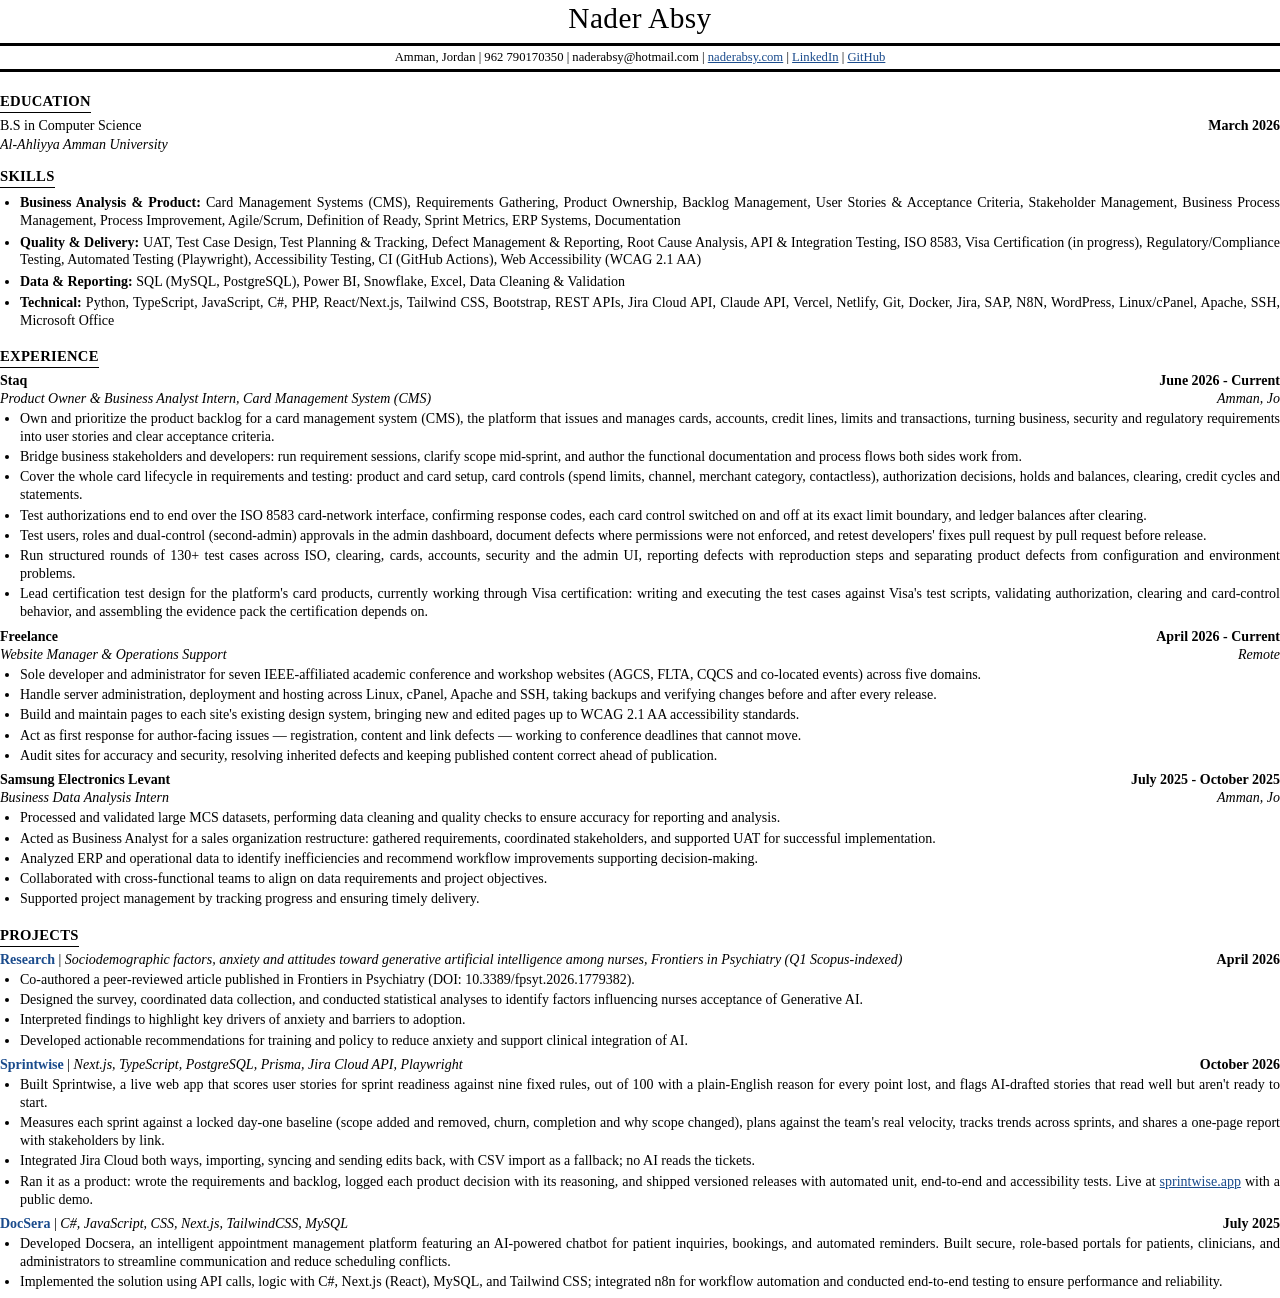
==== cv/resume.html @ f0235e29 "Visa certification detail and CMS/ISO 8583 skills on the site and CV Co-Authored-By: Claude Sonnet 5" ====
<!DOCTYPE html>
<html lang="en"><head><meta charset="utf-8">
<meta name="viewport" content="width=device-width, initial-scale=1">
<title>Nader Absy — Resume | Product Owner &amp; Business Analyst</title>
<link rel="icon" href="/favicon.ico" sizes="48x48">
<link rel="icon" href="/favicon.svg" type="image/svg+xml">
<link rel="apple-touch-icon" href="/assets/apple-touch-icon.png">
<meta name="description" content="Resume of Nader Absy — Product Owner and Business Analyst in Amman, Jordan. Experience at STAQ and Samsung Electronics, freelance web development for IEEE-affiliated academic conferences, and published research on generative AI in nursing.">
<link rel="canonical" href="https://naderabsy.com/cv/resume.html">
<meta name="author" content="Nader Absy">
<style>
  @page { size: letter; margin: 0.5in 0.55in; }
  * { box-sizing: border-box; }
  body { font-family: "Times New Roman", Times, serif; font-size: 10.5pt; line-height: 1.28; color: #000; margin: 0; }
  h1 { font-size: 22pt; font-weight: normal; text-align: center; margin: 0 0 4pt; letter-spacing: .3pt; }
  .contact { text-align: center; font-size: 9.5pt; border-top: 2.5pt solid #000; border-bottom: 2.5pt solid #000; padding: 2.5pt 0; margin-bottom: 7pt; }
  .contact a, li a { color: #1a4b8c; }
  h2 { font-size: 11pt; font-weight: bold; text-transform: uppercase; margin: 8pt 0 3pt; padding-bottom: 1pt; border-bottom: 1pt solid #000; display: inline-block; letter-spacing: .2pt; }
  .sec { margin-bottom: 2pt; }
  .row { display: flex; justify-content: space-between; align-items: baseline; }
  .org { font-weight: bold; font-size: 10.5pt; }
  .date { font-weight: bold; font-size: 10.5pt; white-space: nowrap; }
  .role { font-style: italic; font-size: 10.5pt; }
  .loc { font-style: italic; font-size: 10.5pt; white-space: nowrap; }
  ul { margin: 1.5pt 0 5pt; padding-left: 15pt; }
  li { margin-bottom: 1.8pt; text-align: justify; }
  .skills li { margin-bottom: 2.5pt; }
  .edu-row { margin-bottom: 1pt; }
  .proj-title { color: #1a4b8c; font-weight: bold; }
  .proj-head { margin-bottom: 0; overflow: hidden; }
  .proj-head .date { float: right; margin-left: 10pt; }
  em.stack { font-style: italic; }

  /* keep each entry whole across the page break */
  .job, .proj { break-inside: avoid; page-break-inside: avoid; }
  h2 { break-after: avoid; page-break-after: avoid; }
  li { break-inside: avoid; page-break-inside: avoid; }
  p, li { orphans: 2; widows: 2; }
</style></head><body>

<h1>Nader Absy</h1>
<div class="contact">Amman, Jordan | 962 790170350 | naderabsy@hotmail.com | <a href="https://naderabsy.com">naderabsy.com</a> | <a href="https://www.linkedin.com/in/nader-absy-592888279/">LinkedIn</a> | <a href="https://github.com/NaderAbsy">GitHub</a></div>

<h2>Education</h2>
<div class="sec">
  <div class="row edu-row"><span>B.S in Computer Science</span><span class="date">March 2026</span></div>
  <div><em>Al-Ahliyya Amman University</em></div>
</div>

<h2>Skills</h2>
<ul class="skills">
  <li><strong>Business Analysis &amp; Product:</strong> Card Management Systems (CMS), Requirements Gathering, Product Ownership, Backlog Management, User Stories &amp; Acceptance Criteria, Stakeholder Management, Business Process Management, Process Improvement, Agile/Scrum, Definition of Ready, Sprint Metrics, ERP Systems, Documentation</li>
  <li><strong>Quality &amp; Delivery:</strong> UAT, Test Case Design, Test Planning &amp; Tracking, Defect Management &amp; Reporting, Root Cause Analysis, API &amp; Integration Testing, ISO 8583, Visa Certification (in progress), Regulatory/Compliance Testing, Automated Testing (Playwright), Accessibility Testing, CI (GitHub Actions), Web Accessibility (WCAG 2.1 AA)</li>
  <li><strong>Data &amp; Reporting:</strong> SQL (MySQL, PostgreSQL), Power BI, Snowflake, Excel, Data Cleaning &amp; Validation</li>
  <li><strong>Technical:</strong> Python, TypeScript, JavaScript, C#, PHP, React/Next.js, Tailwind CSS, Bootstrap, REST APIs, Jira Cloud API, Claude API, Vercel, Netlify, Git, Docker, Jira, SAP, N8N, WordPress, Linux/cPanel, Apache, SSH, Microsoft Office</li>
</ul>

<h2>Experience</h2>
<div class="sec">
  <div class="job">
  <div class="row"><span class="org">Staq</span><span class="date">June 2026 - Current</span></div>
  <div class="row"><span class="role">Product Owner &amp; Business Analyst Intern, Card Management System (CMS)</span><span class="loc">Amman, Jo</span></div>
  <ul>
    <li>Own and prioritize the product backlog for a card management system (CMS), the platform that issues and manages cards, accounts, credit lines, limits and transactions, turning business, security and regulatory requirements into user stories and clear acceptance criteria.</li>
    <li>Bridge business stakeholders and developers: run requirement sessions, clarify scope mid-sprint, and author the functional documentation and process flows both sides work from.</li>
    <li>Cover the whole card lifecycle in requirements and testing: product and card setup, card controls (spend limits, channel, merchant category, contactless), authorization decisions, holds and balances, clearing, credit cycles and statements.</li>
    <li>Test authorizations end to end over the ISO 8583 card-network interface, confirming response codes, each card control switched on and off at its exact limit boundary, and ledger balances after clearing.</li>
    <li>Test users, roles and dual-control (second-admin) approvals in the admin dashboard, document defects where permissions were not enforced, and retest developers' fixes pull request by pull request before release.</li>
    <li>Run structured rounds of 130+ test cases across ISO, clearing, cards, accounts, security and the admin UI, reporting defects with reproduction steps and separating product defects from configuration and environment problems.</li>
    <li>Lead certification test design for the platform's card products, currently working through Visa certification: writing and executing the test cases against Visa's test scripts, validating authorization, clearing and card-control behavior, and assembling the evidence pack the certification depends on.</li>
  </ul>
  </div>

  <div class="job">
  <div class="row"><span class="org">Freelance</span><span class="date">April 2026 - Current</span></div>
  <div class="row"><span class="role">Website Manager &amp; Operations Support</span><span class="loc">Remote</span></div>
  <ul>
    <li>Sole developer and administrator for seven IEEE-affiliated academic conference and workshop websites (AGCS, FLTA, CQCS and co-located events) across five domains.</li>
    <li>Handle server administration, deployment and hosting across Linux, cPanel, Apache and SSH, taking backups and verifying changes before and after every release.</li>
    <li>Build and maintain pages to each site's existing design system, bringing new and edited pages up to WCAG 2.1 AA accessibility standards.</li>
    <li>Act as first response for author-facing issues — registration, content and link defects — working to conference deadlines that cannot move.</li>
    <li>Audit sites for accuracy and security, resolving inherited defects and keeping published content correct ahead of publication.</li>
  </ul>
  </div>

  <div class="job">
  <div class="row"><span class="org">Samsung Electronics Levant</span><span class="date">July 2025 - October 2025</span></div>
  <div class="row"><span class="role">Business Data Analysis Intern</span><span class="loc">Amman, Jo</span></div>
  <ul>
    <li>Processed and validated large MCS datasets, performing data cleaning and quality checks to ensure accuracy for reporting and analysis.</li>
    <li>Acted as Business Analyst for a sales organization restructure: gathered requirements, coordinated stakeholders, and supported UAT for successful implementation.</li>
    <li>Analyzed ERP and operational data to identify inefficiencies and recommend workflow improvements supporting decision-making.</li>
    <li>Collaborated with cross-functional teams to align on data requirements and project objectives.</li>
    <li>Supported project management by tracking progress and ensuring timely delivery.</li>
  </ul>
  </div>
</div>

<h2>Projects</h2>
<div class="sec">
  <div class="proj">
  <div class="proj-head"><span class="date">April 2026</span><span class="proj-title">Research</span> | <em>Sociodemographic factors, anxiety and attitudes toward generative artificial intelligence among nurses, Frontiers in Psychiatry (Q1 Scopus-indexed)</em></div>
  <ul>
    <li>Co-authored a peer-reviewed article published in Frontiers in Psychiatry (DOI: 10.3389/fpsyt.2026.1779382).</li>
    <li>Designed the survey, coordinated data collection, and conducted statistical analyses to identify factors influencing nurses acceptance of Generative AI.</li>
    <li>Interpreted findings to highlight key drivers of anxiety and barriers to adoption.</li>
    <li>Developed actionable recommendations for training and policy to reduce anxiety and support clinical integration of AI.</li>
  </ul>
  </div>

  <div class="proj">
  <div class="proj-head"><span class="date">October 2026</span><span class="proj-title">Sprintwise</span> | <em class="stack">Next.js, TypeScript, PostgreSQL, Prisma, Jira Cloud API, Playwright</em></div>
  <ul>
    <li>Built Sprintwise, a live web app that scores user stories for sprint readiness against nine fixed rules, out of 100 with a plain-English reason for every point lost, and flags AI-drafted stories that read well but aren't ready to start.</li>
    <li>Measures each sprint against a locked day-one baseline (scope added and removed, churn, completion and why scope changed), plans against the team's real velocity, tracks trends across sprints, and shares a one-page report with stakeholders by link.</li>
    <li>Integrated Jira Cloud both ways, importing, syncing and sending edits back, with CSV import as a fallback; no AI reads the tickets.</li>
    <li>Ran it as a product: wrote the requirements and backlog, logged each product decision with its reasoning, and shipped versioned releases with automated unit, end-to-end and accessibility tests. Live at <a href="https://sprintwise.app">sprintwise.app</a> with a public demo.</li>
  </ul>
  </div>

  <div class="proj">
  <div class="proj-head"><span class="date">July 2025</span><span class="proj-title">DocSera</span> | <em class="stack">C#, JavaScript, CSS, Next.js, TailwindCSS, MySQL</em></div>
  <ul>
    <li>Developed Docsera, an intelligent appointment management platform featuring an AI-powered chatbot for patient inquiries, bookings, and automated reminders. Built secure, role-based portals for patients, clinicians, and administrators to streamline communication and reduce scheduling conflicts.</li>
    <li>Implemented the solution using API calls, logic with C#, Next.js (React), MySQL, and Tailwind CSS; integrated n8n for workflow automation and conducted end-to-end testing to ensure performance and reliability.</li>
  </ul>
  </div>
</div>

</body></html>
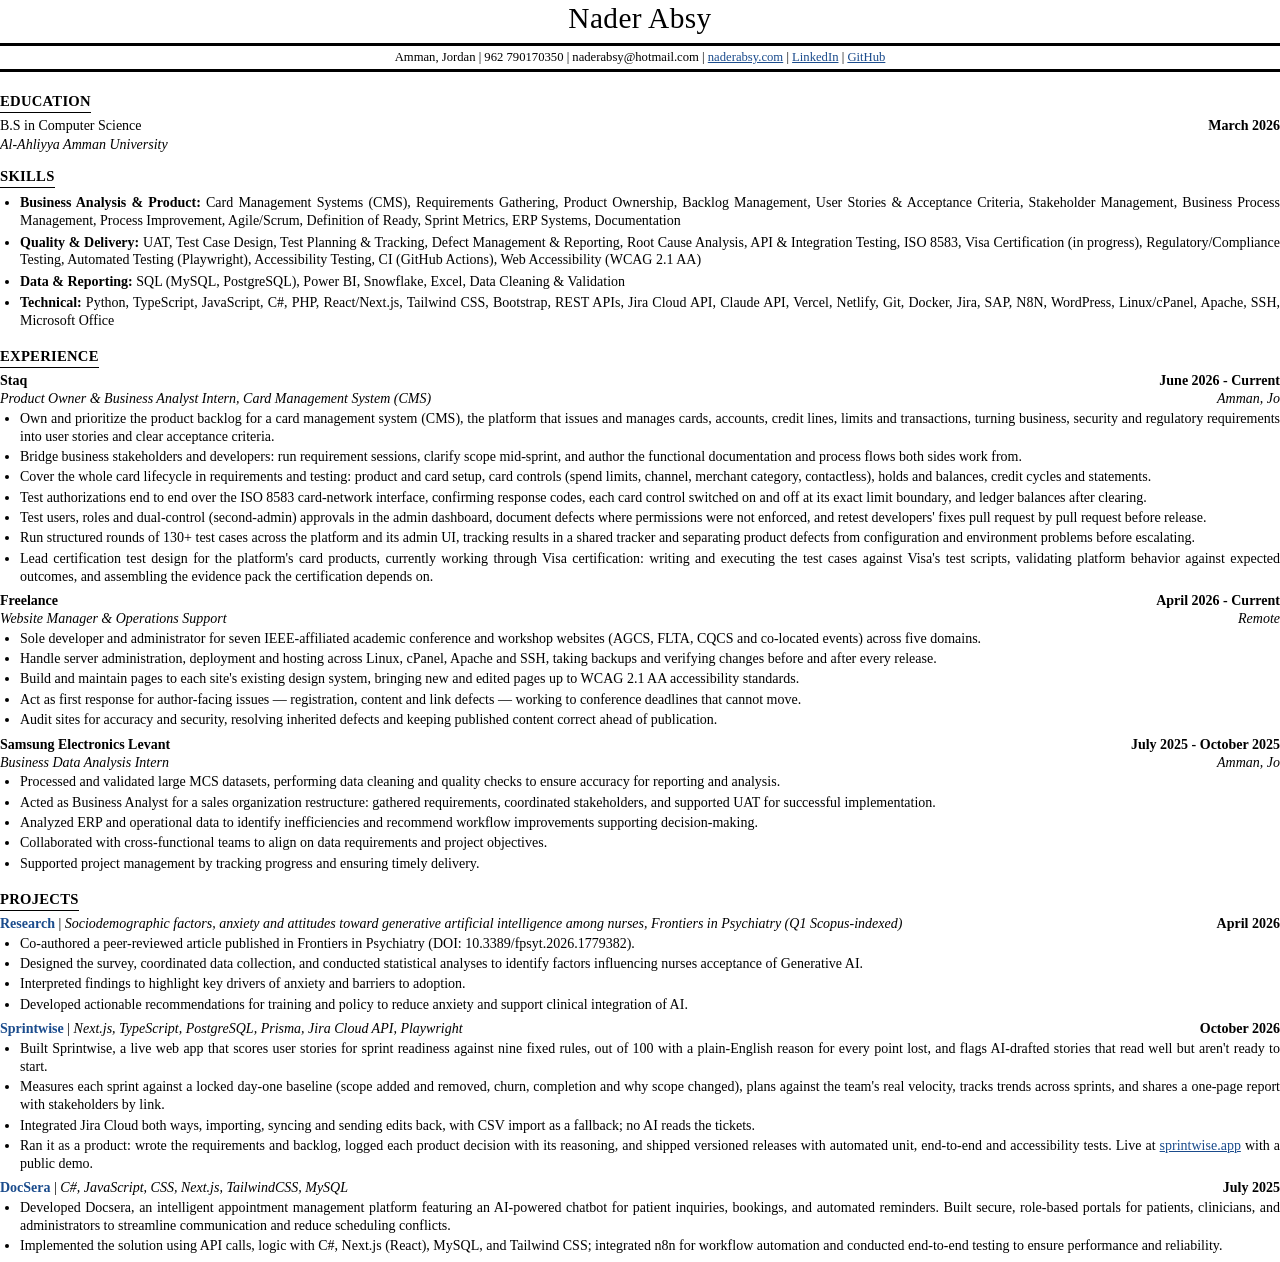
==== commit eb67deb0: "Trim repetition in the Staq bullets Co-Authored-By: Claude Sonnet 5.5 <noreply@anthropic.com>" ====
--- a/cv/resume.html
+++ b/cv/resume.html
@@ -63,11 +63,11 @@
   <ul>
     <li>Own and prioritize the product backlog for a card management system (CMS), the platform that issues and manages cards, accounts, credit lines, limits and transactions, turning business, security and regulatory requirements into user stories and clear acceptance criteria.</li>
     <li>Bridge business stakeholders and developers: run requirement sessions, clarify scope mid-sprint, and author the functional documentation and process flows both sides work from.</li>
-    <li>Cover the whole card lifecycle in requirements and testing: product and card setup, card controls (spend limits, channel, merchant category, contactless), authorization decisions, holds and balances, clearing, credit cycles and statements.</li>
+    <li>Cover the whole card lifecycle in requirements and testing: product and card setup, card controls (spend limits, channel, merchant category, contactless), holds and balances, credit cycles and statements.</li>
     <li>Test authorizations end to end over the ISO 8583 card-network interface, confirming response codes, each card control switched on and off at its exact limit boundary, and ledger balances after clearing.</li>
     <li>Test users, roles and dual-control (second-admin) approvals in the admin dashboard, document defects where permissions were not enforced, and retest developers' fixes pull request by pull request before release.</li>
-    <li>Run structured rounds of 130+ test cases across ISO, clearing, cards, accounts, security and the admin UI, reporting defects with reproduction steps and separating product defects from configuration and environment problems.</li>
-    <li>Lead certification test design for the platform's card products, currently working through Visa certification: writing and executing the test cases against Visa's test scripts, validating authorization, clearing and card-control behavior, and assembling the evidence pack the certification depends on.</li>
+    <li>Run structured rounds of 130+ test cases across the platform and its admin UI, tracking results in a shared tracker and separating product defects from configuration and environment problems before escalating.</li>
+    <li>Lead certification test design for the platform's card products, currently working through Visa certification: writing and executing the test cases against Visa's test scripts, validating platform behavior against expected outcomes, and assembling the evidence pack the certification depends on.</li>
   </ul>
   </div>
 
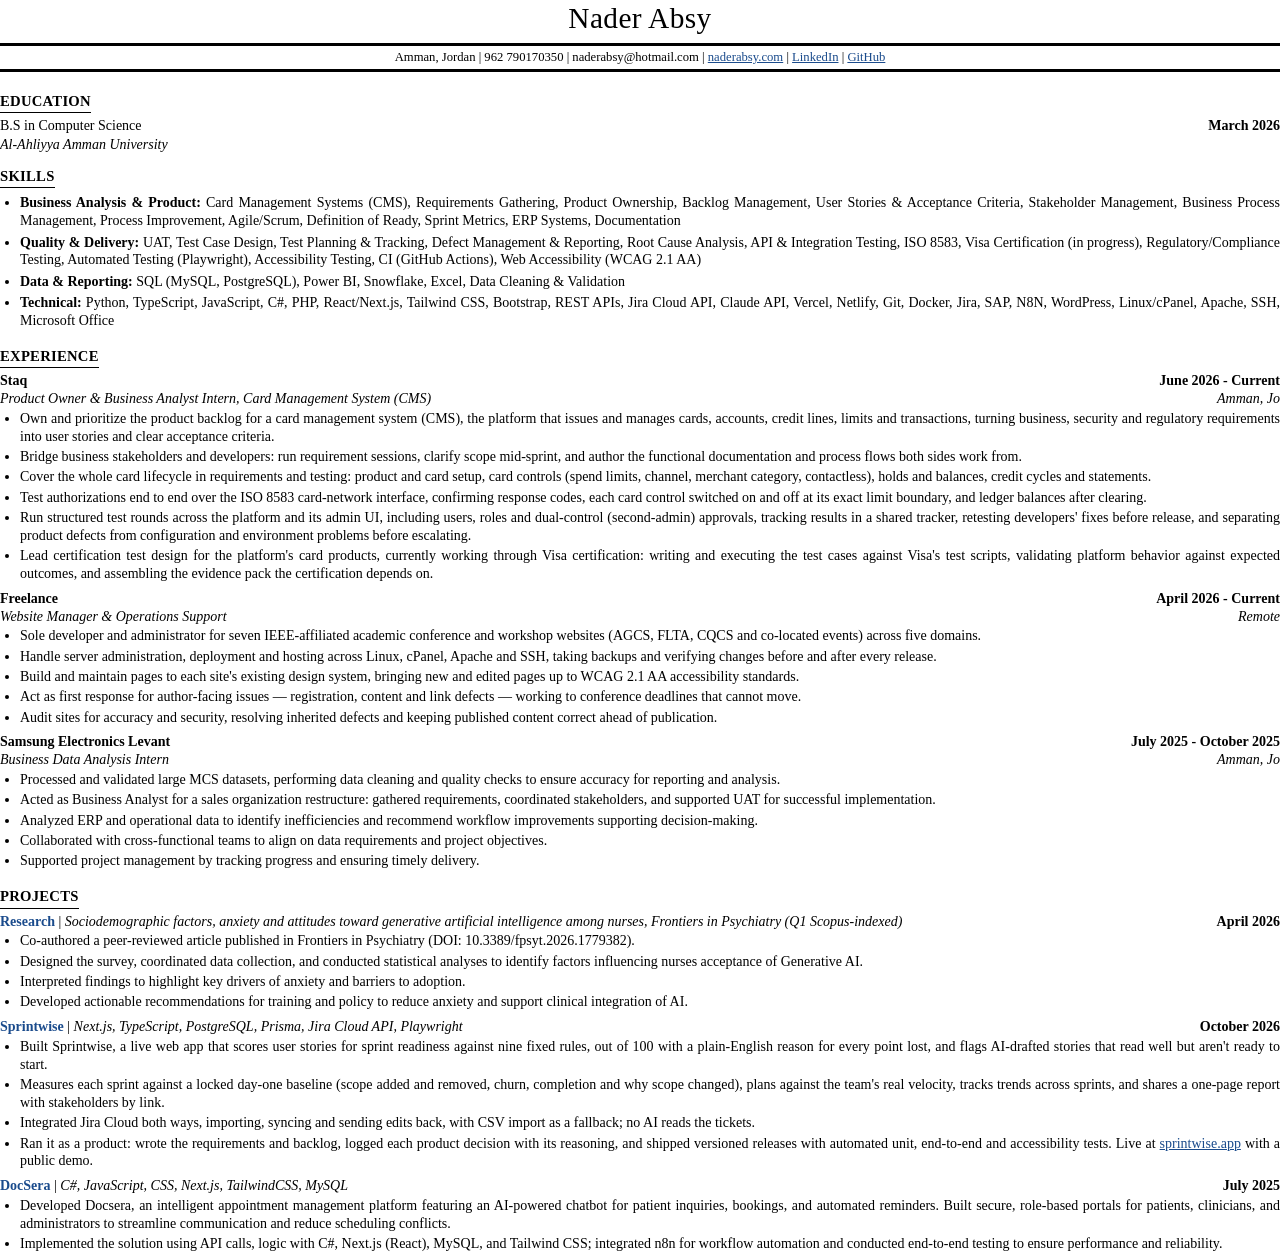
==== commit 28dd5a35: "Fold permissions testing into the test-rounds bullet, drop the case count Co-Authored-By: Claude Son" ====
--- a/cv/resume.html
+++ b/cv/resume.html
@@ -65,8 +65,7 @@
     <li>Bridge business stakeholders and developers: run requirement sessions, clarify scope mid-sprint, and author the functional documentation and process flows both sides work from.</li>
     <li>Cover the whole card lifecycle in requirements and testing: product and card setup, card controls (spend limits, channel, merchant category, contactless), holds and balances, credit cycles and statements.</li>
     <li>Test authorizations end to end over the ISO 8583 card-network interface, confirming response codes, each card control switched on and off at its exact limit boundary, and ledger balances after clearing.</li>
-    <li>Test users, roles and dual-control (second-admin) approvals in the admin dashboard, document defects where permissions were not enforced, and retest developers' fixes pull request by pull request before release.</li>
-    <li>Run structured rounds of 130+ test cases across the platform and its admin UI, tracking results in a shared tracker and separating product defects from configuration and environment problems before escalating.</li>
+    <li>Run structured test rounds across the platform and its admin UI, including users, roles and dual-control (second-admin) approvals, tracking results in a shared tracker, retesting developers' fixes before release, and separating product defects from configuration and environment problems before escalating.</li>
     <li>Lead certification test design for the platform's card products, currently working through Visa certification: writing and executing the test cases against Visa's test scripts, validating platform behavior against expected outcomes, and assembling the evidence pack the certification depends on.</li>
   </ul>
   </div>
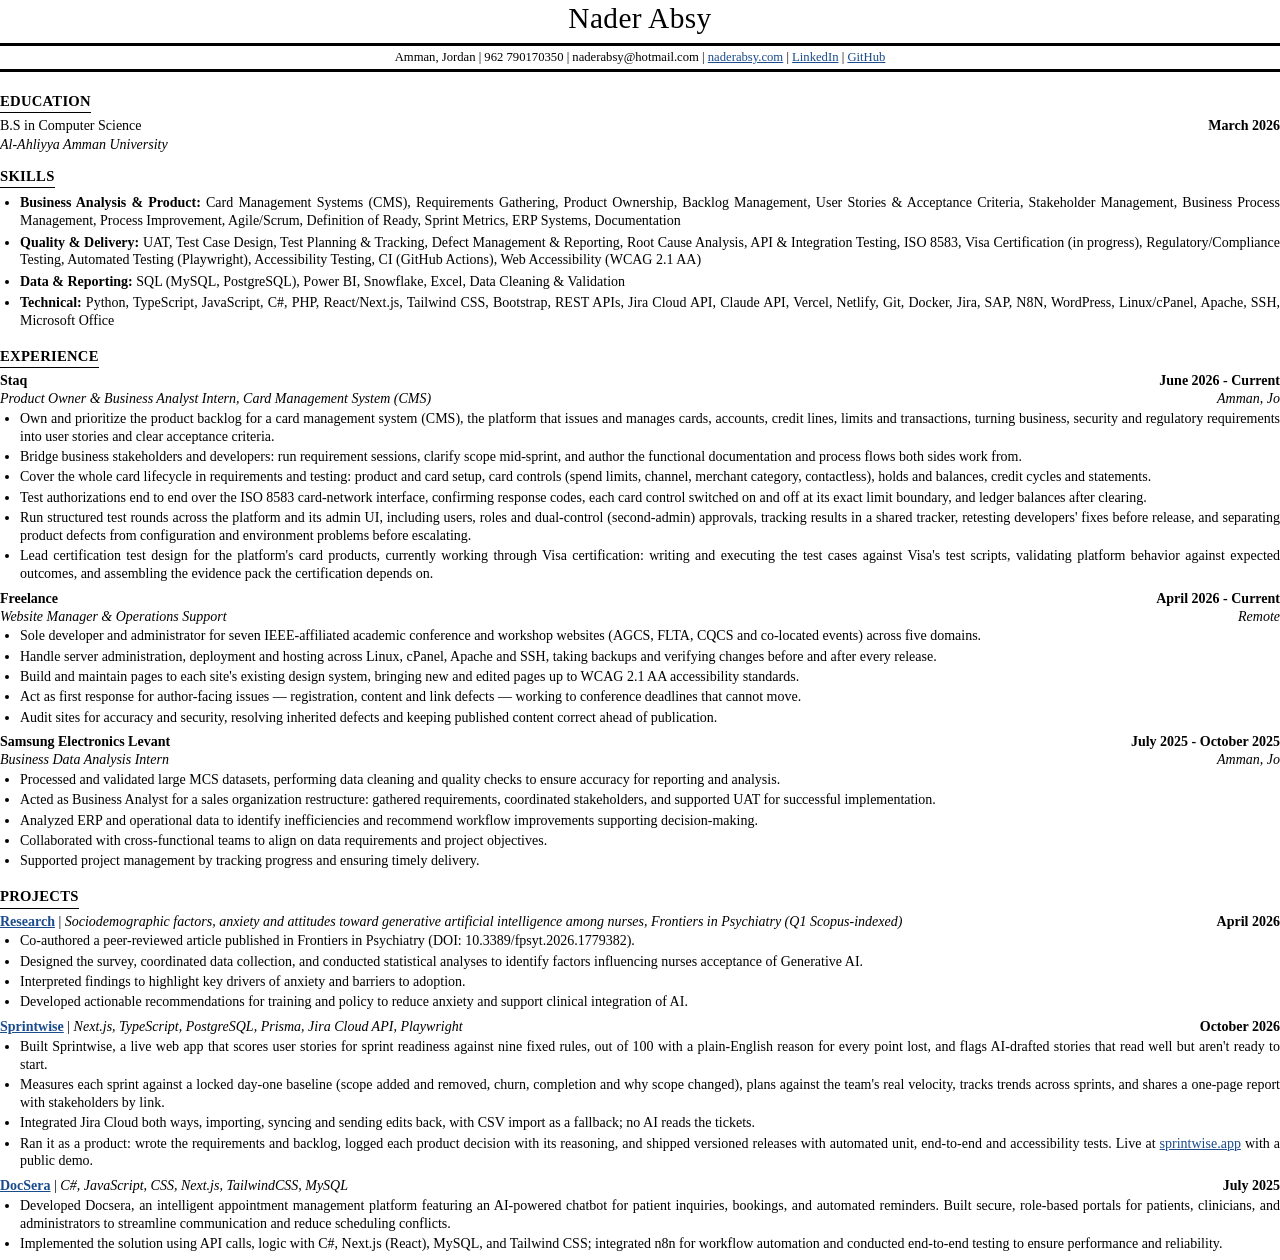
==== commit 49f5e7d3: "Link CV project titles to the paper, Sprintwise and the DocSera repo Co-Authored-By: Claude Fable 5." ====
--- a/cv/resume.html
+++ b/cv/resume.html
@@ -98,7 +98,7 @@
 <h2>Projects</h2>
 <div class="sec">
   <div class="proj">
-  <div class="proj-head"><span class="date">April 2026</span><span class="proj-title">Research</span> | <em>Sociodemographic factors, anxiety and attitudes toward generative artificial intelligence among nurses, Frontiers in Psychiatry (Q1 Scopus-indexed)</em></div>
+  <div class="proj-head"><span class="date">April 2026</span><a class="proj-title" href="https://doi.org/10.3389/fpsyt.2026.1779382">Research</a> | <em>Sociodemographic factors, anxiety and attitudes toward generative artificial intelligence among nurses, Frontiers in Psychiatry (Q1 Scopus-indexed)</em></div>
   <ul>
     <li>Co-authored a peer-reviewed article published in Frontiers in Psychiatry (DOI: 10.3389/fpsyt.2026.1779382).</li>
     <li>Designed the survey, coordinated data collection, and conducted statistical analyses to identify factors influencing nurses acceptance of Generative AI.</li>
@@ -108,7 +108,7 @@
   </div>
 
   <div class="proj">
-  <div class="proj-head"><span class="date">October 2026</span><span class="proj-title">Sprintwise</span> | <em class="stack">Next.js, TypeScript, PostgreSQL, Prisma, Jira Cloud API, Playwright</em></div>
+  <div class="proj-head"><span class="date">October 2026</span><a class="proj-title" href="https://sprintwise.app">Sprintwise</a> | <em class="stack">Next.js, TypeScript, PostgreSQL, Prisma, Jira Cloud API, Playwright</em></div>
   <ul>
     <li>Built Sprintwise, a live web app that scores user stories for sprint readiness against nine fixed rules, out of 100 with a plain-English reason for every point lost, and flags AI-drafted stories that read well but aren't ready to start.</li>
     <li>Measures each sprint against a locked day-one baseline (scope added and removed, churn, completion and why scope changed), plans against the team's real velocity, tracks trends across sprints, and shares a one-page report with stakeholders by link.</li>
@@ -118,7 +118,7 @@
   </div>
 
   <div class="proj">
-  <div class="proj-head"><span class="date">July 2025</span><span class="proj-title">DocSera</span> | <em class="stack">C#, JavaScript, CSS, Next.js, TailwindCSS, MySQL</em></div>
+  <div class="proj-head"><span class="date">July 2025</span><a class="proj-title" href="https://github.com/NaderAbsy/DocSera">DocSera</a> | <em class="stack">C#, JavaScript, CSS, Next.js, TailwindCSS, MySQL</em></div>
   <ul>
     <li>Developed Docsera, an intelligent appointment management platform featuring an AI-powered chatbot for patient inquiries, bookings, and automated reminders. Built secure, role-based portals for patients, clinicians, and administrators to streamline communication and reduce scheduling conflicts.</li>
     <li>Implemented the solution using API calls, logic with C#, Next.js (React), MySQL, and Tailwind CSS; integrated n8n for workflow automation and conducted end-to-end testing to ensure performance and reliability.</li>
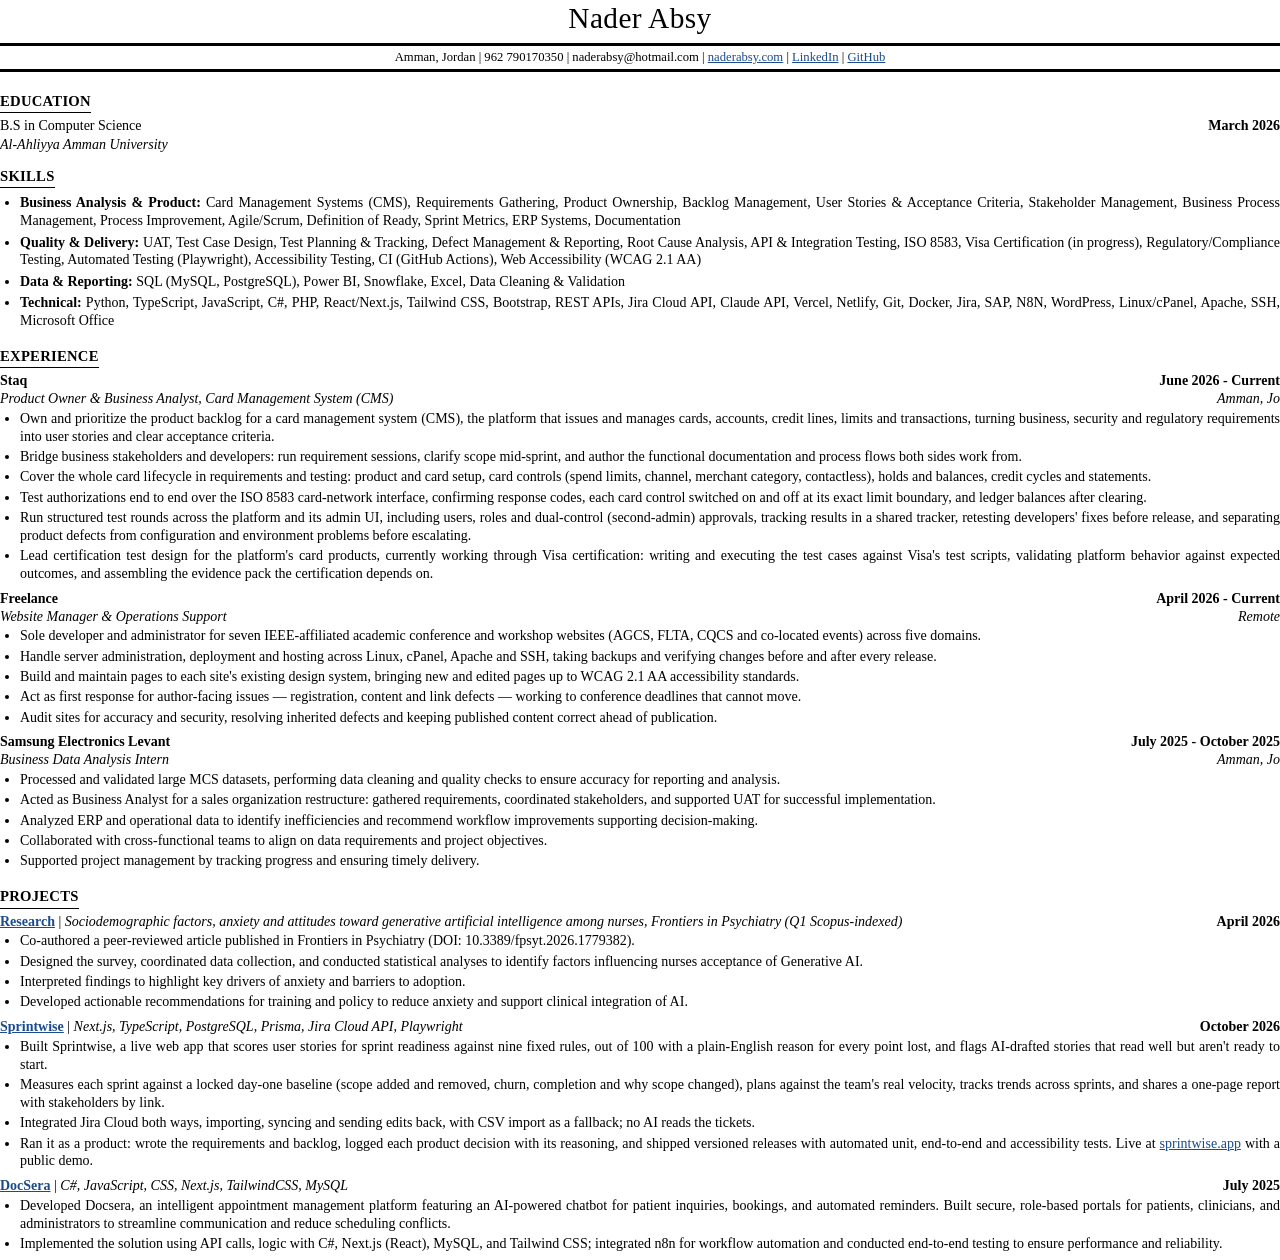
==== commit e65d6111: "Drop Intern from the Staq role on the CV Co-Authored-By: Claude Sonnet 5.5 <noreply@anthropic.com>" ====
--- a/cv/resume.html
+++ b/cv/resume.html
@@ -59,7 +59,7 @@
 <div class="sec">
   <div class="job">
   <div class="row"><span class="org">Staq</span><span class="date">June 2026 - Current</span></div>
-  <div class="row"><span class="role">Product Owner &amp; Business Analyst Intern, Card Management System (CMS)</span><span class="loc">Amman, Jo</span></div>
+  <div class="row"><span class="role">Product Owner &amp; Business Analyst, Card Management System (CMS)</span><span class="loc">Amman, Jo</span></div>
   <ul>
     <li>Own and prioritize the product backlog for a card management system (CMS), the platform that issues and manages cards, accounts, credit lines, limits and transactions, turning business, security and regulatory requirements into user stories and clear acceptance criteria.</li>
     <li>Bridge business stakeholders and developers: run requirement sessions, clarify scope mid-sprint, and author the functional documentation and process flows both sides work from.</li>
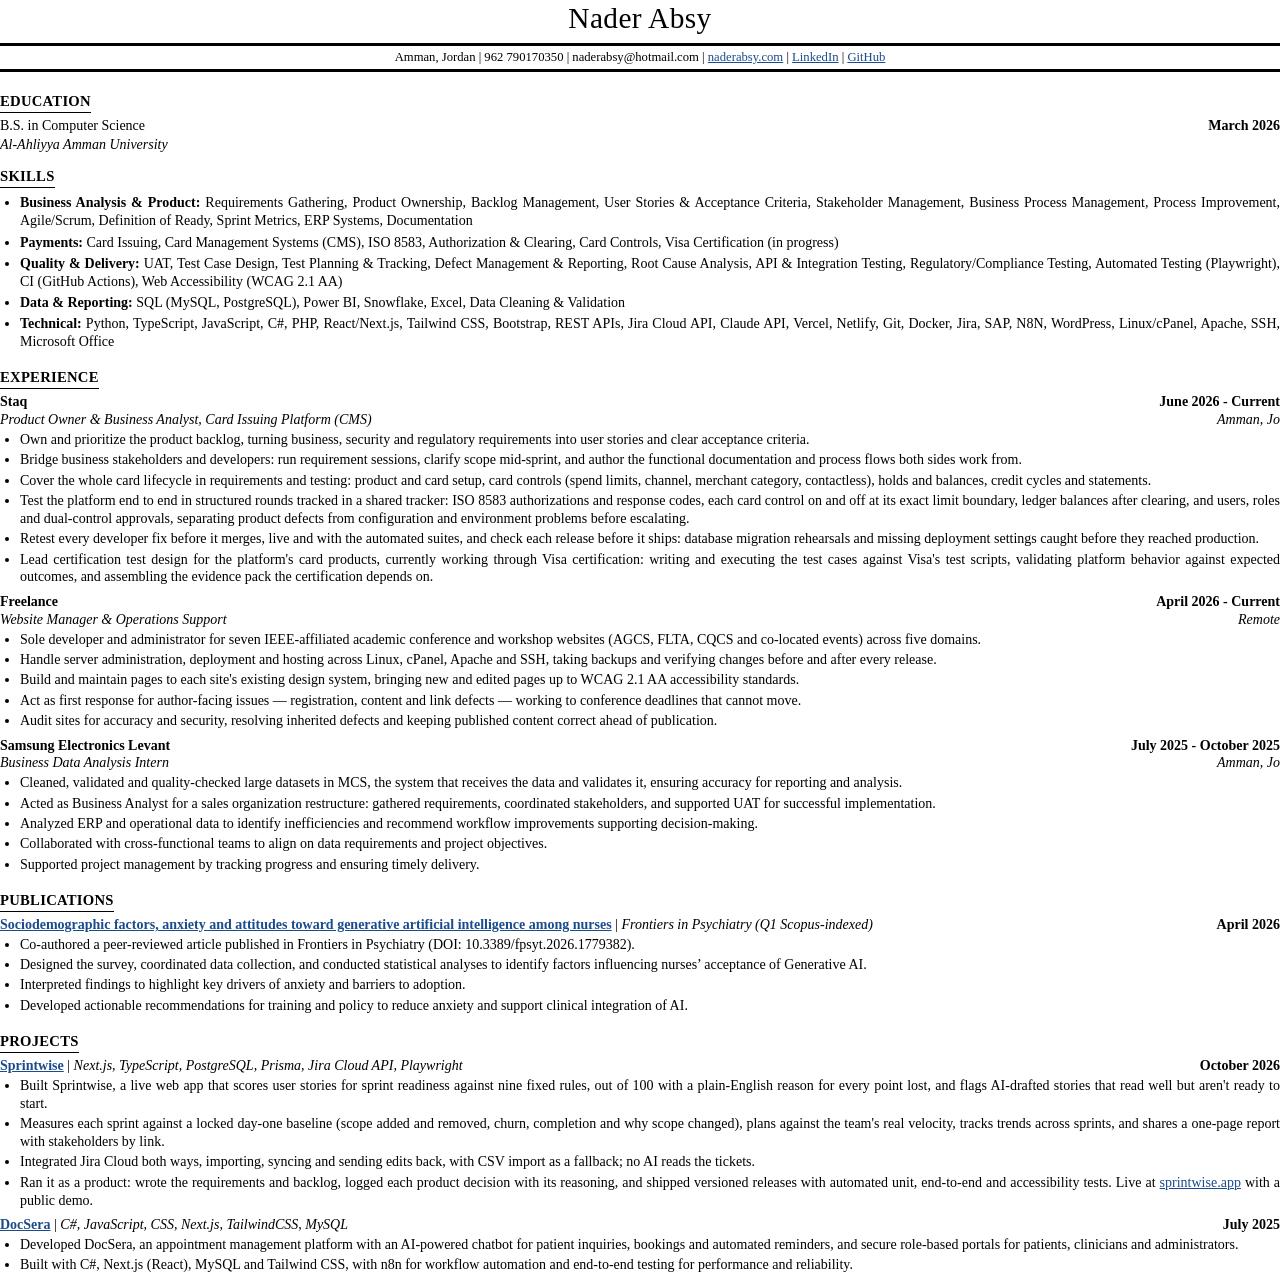
==== commit 0d30ab5c: "Staq bullets, Payments skills, Publications section and CV clean-up Co-Authored-By: Claude Sonnet 5." ====
--- a/cv/resume.html
+++ b/cv/resume.html
@@ -43,14 +43,15 @@
 
 <h2>Education</h2>
 <div class="sec">
-  <div class="row edu-row"><span>B.S in Computer Science</span><span class="date">March 2026</span></div>
+  <div class="row edu-row"><span>B.S. in Computer Science</span><span class="date">March 2026</span></div>
   <div><em>Al-Ahliyya Amman University</em></div>
 </div>
 
 <h2>Skills</h2>
 <ul class="skills">
-  <li><strong>Business Analysis &amp; Product:</strong> Card Management Systems (CMS), Requirements Gathering, Product Ownership, Backlog Management, User Stories &amp; Acceptance Criteria, Stakeholder Management, Business Process Management, Process Improvement, Agile/Scrum, Definition of Ready, Sprint Metrics, ERP Systems, Documentation</li>
-  <li><strong>Quality &amp; Delivery:</strong> UAT, Test Case Design, Test Planning &amp; Tracking, Defect Management &amp; Reporting, Root Cause Analysis, API &amp; Integration Testing, ISO 8583, Visa Certification (in progress), Regulatory/Compliance Testing, Automated Testing (Playwright), Accessibility Testing, CI (GitHub Actions), Web Accessibility (WCAG 2.1 AA)</li>
+  <li><strong>Business Analysis &amp; Product:</strong> Requirements Gathering, Product Ownership, Backlog Management, User Stories &amp; Acceptance Criteria, Stakeholder Management, Business Process Management, Process Improvement, Agile/Scrum, Definition of Ready, Sprint Metrics, ERP Systems, Documentation</li>
+  <li><strong>Payments:</strong> Card Issuing, Card Management Systems (CMS), ISO 8583, Authorization &amp; Clearing, Card Controls, Visa Certification (in progress)</li>
+  <li><strong>Quality &amp; Delivery:</strong> UAT, Test Case Design, Test Planning &amp; Tracking, Defect Management &amp; Reporting, Root Cause Analysis, API &amp; Integration Testing, Regulatory/Compliance Testing, Automated Testing (Playwright), CI (GitHub Actions), Web Accessibility (WCAG 2.1 AA)</li>
   <li><strong>Data &amp; Reporting:</strong> SQL (MySQL, PostgreSQL), Power BI, Snowflake, Excel, Data Cleaning &amp; Validation</li>
   <li><strong>Technical:</strong> Python, TypeScript, JavaScript, C#, PHP, React/Next.js, Tailwind CSS, Bootstrap, REST APIs, Jira Cloud API, Claude API, Vercel, Netlify, Git, Docker, Jira, SAP, N8N, WordPress, Linux/cPanel, Apache, SSH, Microsoft Office</li>
 </ul>
@@ -59,13 +60,13 @@
 <div class="sec">
   <div class="job">
   <div class="row"><span class="org">Staq</span><span class="date">June 2026 - Current</span></div>
-  <div class="row"><span class="role">Product Owner &amp; Business Analyst, Card Management System (CMS)</span><span class="loc">Amman, Jo</span></div>
+  <div class="row"><span class="role">Product Owner &amp; Business Analyst, Card Issuing Platform (CMS)</span><span class="loc">Amman, Jo</span></div>
   <ul>
-    <li>Own and prioritize the product backlog for a card management system (CMS), the platform that issues and manages cards, accounts, credit lines, limits and transactions, turning business, security and regulatory requirements into user stories and clear acceptance criteria.</li>
+    <li>Own and prioritize the product backlog, turning business, security and regulatory requirements into user stories and clear acceptance criteria.</li>
     <li>Bridge business stakeholders and developers: run requirement sessions, clarify scope mid-sprint, and author the functional documentation and process flows both sides work from.</li>
     <li>Cover the whole card lifecycle in requirements and testing: product and card setup, card controls (spend limits, channel, merchant category, contactless), holds and balances, credit cycles and statements.</li>
-    <li>Test authorizations end to end over the ISO 8583 card-network interface, confirming response codes, each card control switched on and off at its exact limit boundary, and ledger balances after clearing.</li>
-    <li>Run structured test rounds across the platform and its admin UI, including users, roles and dual-control (second-admin) approvals, tracking results in a shared tracker, retesting developers' fixes before release, and separating product defects from configuration and environment problems before escalating.</li>
+    <li>Test the platform end to end in structured rounds tracked in a shared tracker: ISO 8583 authorizations and response codes, each card control on and off at its exact limit boundary, ledger balances after clearing, and users, roles and dual-control approvals, separating product defects from configuration and environment problems before escalating.</li>
+    <li>Retest every developer fix before it merges, live and with the automated suites, and check each release before it ships: database migration rehearsals and missing deployment settings caught before they reached production.</li>
     <li>Lead certification test design for the platform's card products, currently working through Visa certification: writing and executing the test cases against Visa's test scripts, validating platform behavior against expected outcomes, and assembling the evidence pack the certification depends on.</li>
   </ul>
   </div>
@@ -86,7 +87,7 @@
   <div class="row"><span class="org">Samsung Electronics Levant</span><span class="date">July 2025 - October 2025</span></div>
   <div class="row"><span class="role">Business Data Analysis Intern</span><span class="loc">Amman, Jo</span></div>
   <ul>
-    <li>Processed and validated large MCS datasets, performing data cleaning and quality checks to ensure accuracy for reporting and analysis.</li>
+    <li>Cleaned, validated and quality-checked large datasets in MCS, the system that receives the data and validates it, ensuring accuracy for reporting and analysis.</li>
     <li>Acted as Business Analyst for a sales organization restructure: gathered requirements, coordinated stakeholders, and supported UAT for successful implementation.</li>
     <li>Analyzed ERP and operational data to identify inefficiencies and recommend workflow improvements supporting decision-making.</li>
     <li>Collaborated with cross-functional teams to align on data requirements and project objectives.</li>
@@ -95,18 +96,21 @@
   </div>
 </div>
 
-<h2>Projects</h2>
+<h2>Publications</h2>
 <div class="sec">
   <div class="proj">
-  <div class="proj-head"><span class="date">April 2026</span><a class="proj-title" href="https://doi.org/10.3389/fpsyt.2026.1779382">Research</a> | <em>Sociodemographic factors, anxiety and attitudes toward generative artificial intelligence among nurses, Frontiers in Psychiatry (Q1 Scopus-indexed)</em></div>
+  <div class="proj-head"><span class="date">April 2026</span><a class="proj-title" href="https://doi.org/10.3389/fpsyt.2026.1779382">Sociodemographic factors, anxiety and attitudes toward generative artificial intelligence among nurses</a> | <em>Frontiers in Psychiatry (Q1 Scopus-indexed)</em></div>
   <ul>
     <li>Co-authored a peer-reviewed article published in Frontiers in Psychiatry (DOI: 10.3389/fpsyt.2026.1779382).</li>
-    <li>Designed the survey, coordinated data collection, and conducted statistical analyses to identify factors influencing nurses acceptance of Generative AI.</li>
+    <li>Designed the survey, coordinated data collection, and conducted statistical analyses to identify factors influencing nurses&rsquo; acceptance of Generative AI.</li>
     <li>Interpreted findings to highlight key drivers of anxiety and barriers to adoption.</li>
     <li>Developed actionable recommendations for training and policy to reduce anxiety and support clinical integration of AI.</li>
   </ul>
   </div>
+</div>
 
+<h2>Projects</h2>
+<div class="sec">
   <div class="proj">
   <div class="proj-head"><span class="date">October 2026</span><a class="proj-title" href="https://sprintwise.app">Sprintwise</a> | <em class="stack">Next.js, TypeScript, PostgreSQL, Prisma, Jira Cloud API, Playwright</em></div>
   <ul>
@@ -120,8 +124,8 @@
   <div class="proj">
   <div class="proj-head"><span class="date">July 2025</span><a class="proj-title" href="https://github.com/NaderAbsy/DocSera">DocSera</a> | <em class="stack">C#, JavaScript, CSS, Next.js, TailwindCSS, MySQL</em></div>
   <ul>
-    <li>Developed Docsera, an intelligent appointment management platform featuring an AI-powered chatbot for patient inquiries, bookings, and automated reminders. Built secure, role-based portals for patients, clinicians, and administrators to streamline communication and reduce scheduling conflicts.</li>
-    <li>Implemented the solution using API calls, logic with C#, Next.js (React), MySQL, and Tailwind CSS; integrated n8n for workflow automation and conducted end-to-end testing to ensure performance and reliability.</li>
+    <li>Developed DocSera, an appointment management platform with an AI-powered chatbot for patient inquiries, bookings and automated reminders, and secure role-based portals for patients, clinicians and administrators.</li>
+    <li>Built with C#, Next.js (React), MySQL and Tailwind CSS, with n8n for workflow automation and end-to-end testing for performance and reliability.</li>
   </ul>
   </div>
 </div>
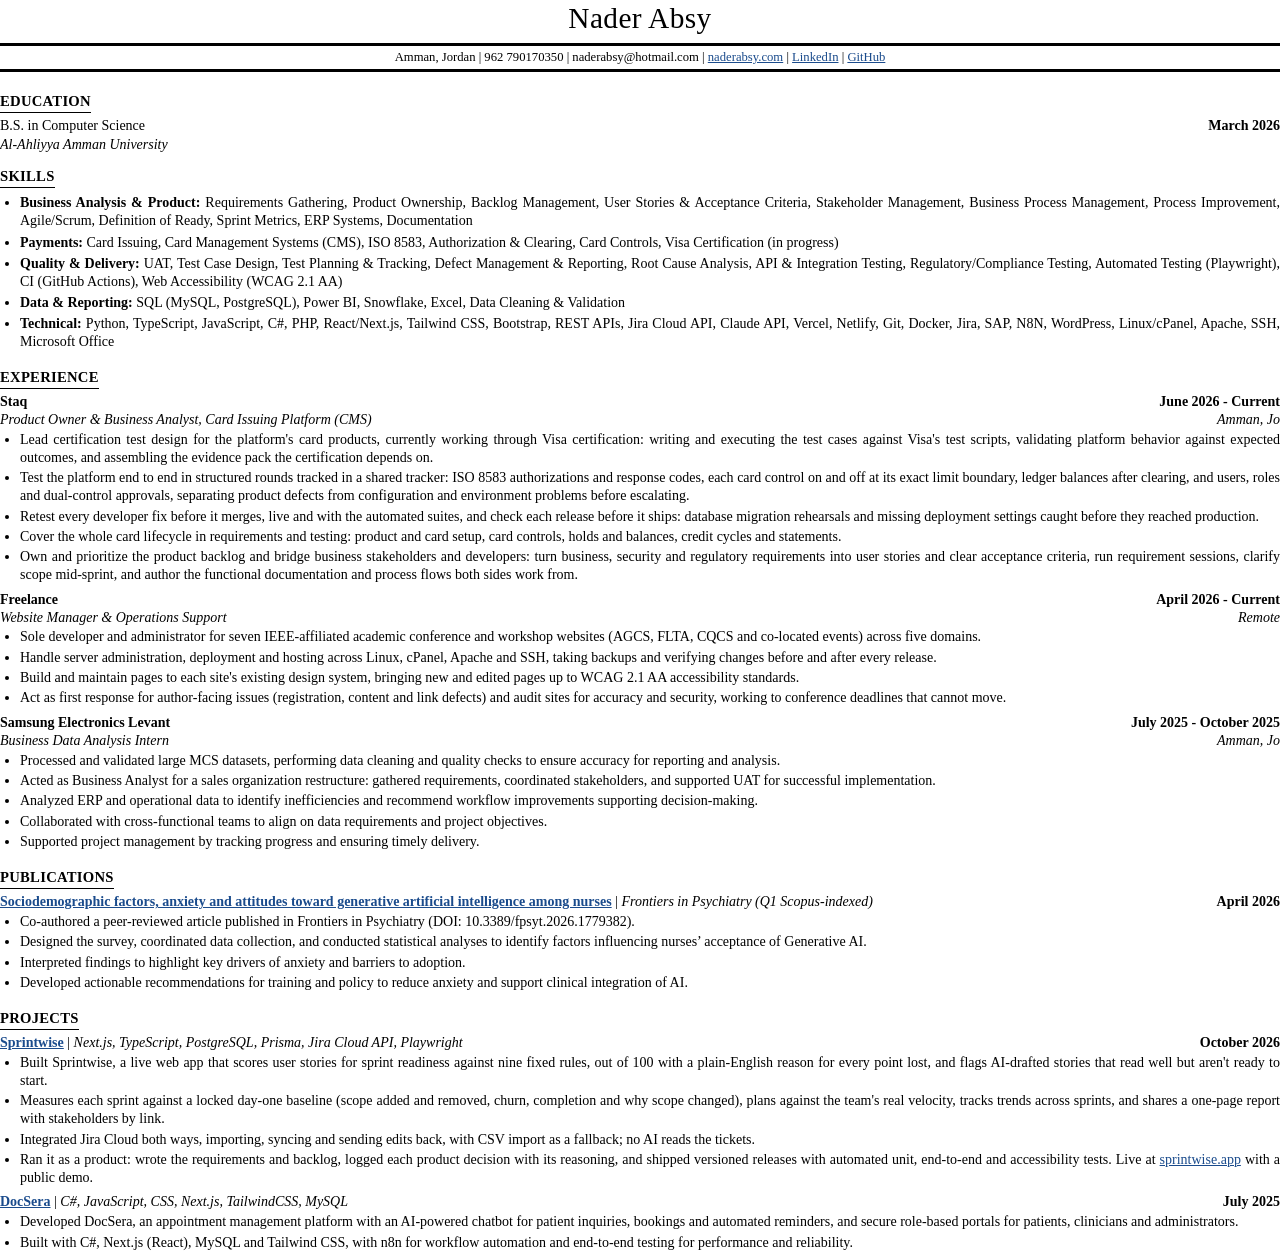
==== commit 3bf9a569: "Reorder Staq bullets, revert Samsung MCS line, fix CV page layout Co-Authored-By: Claude Sonnet 5.5 " ====
--- a/cv/resume.html
+++ b/cv/resume.html
@@ -32,7 +32,8 @@
   em.stack { font-style: italic; }
 
   /* keep each entry whole across the page break */
-  .job, .proj { break-inside: avoid; page-break-inside: avoid; }
+  .proj { break-inside: avoid; page-break-inside: avoid; }
+  .job .row { break-after: avoid; page-break-after: avoid; }
   h2 { break-after: avoid; page-break-after: avoid; }
   li { break-inside: avoid; page-break-inside: avoid; }
   p, li { orphans: 2; widows: 2; }
@@ -62,12 +63,11 @@
   <div class="row"><span class="org">Staq</span><span class="date">June 2026 - Current</span></div>
   <div class="row"><span class="role">Product Owner &amp; Business Analyst, Card Issuing Platform (CMS)</span><span class="loc">Amman, Jo</span></div>
   <ul>
-    <li>Own and prioritize the product backlog, turning business, security and regulatory requirements into user stories and clear acceptance criteria.</li>
-    <li>Bridge business stakeholders and developers: run requirement sessions, clarify scope mid-sprint, and author the functional documentation and process flows both sides work from.</li>
-    <li>Cover the whole card lifecycle in requirements and testing: product and card setup, card controls (spend limits, channel, merchant category, contactless), holds and balances, credit cycles and statements.</li>
+    <li>Lead certification test design for the platform's card products, currently working through Visa certification: writing and executing the test cases against Visa's test scripts, validating platform behavior against expected outcomes, and assembling the evidence pack the certification depends on.</li>
     <li>Test the platform end to end in structured rounds tracked in a shared tracker: ISO 8583 authorizations and response codes, each card control on and off at its exact limit boundary, ledger balances after clearing, and users, roles and dual-control approvals, separating product defects from configuration and environment problems before escalating.</li>
     <li>Retest every developer fix before it merges, live and with the automated suites, and check each release before it ships: database migration rehearsals and missing deployment settings caught before they reached production.</li>
-    <li>Lead certification test design for the platform's card products, currently working through Visa certification: writing and executing the test cases against Visa's test scripts, validating platform behavior against expected outcomes, and assembling the evidence pack the certification depends on.</li>
+    <li>Cover the whole card lifecycle in requirements and testing: product and card setup, card controls, holds and balances, credit cycles and statements.</li>
+    <li>Own and prioritize the product backlog and bridge business stakeholders and developers: turn business, security and regulatory requirements into user stories and clear acceptance criteria, run requirement sessions, clarify scope mid-sprint, and author the functional documentation and process flows both sides work from.</li>
   </ul>
   </div>
 
@@ -78,8 +78,7 @@
     <li>Sole developer and administrator for seven IEEE-affiliated academic conference and workshop websites (AGCS, FLTA, CQCS and co-located events) across five domains.</li>
     <li>Handle server administration, deployment and hosting across Linux, cPanel, Apache and SSH, taking backups and verifying changes before and after every release.</li>
     <li>Build and maintain pages to each site's existing design system, bringing new and edited pages up to WCAG 2.1 AA accessibility standards.</li>
-    <li>Act as first response for author-facing issues — registration, content and link defects — working to conference deadlines that cannot move.</li>
-    <li>Audit sites for accuracy and security, resolving inherited defects and keeping published content correct ahead of publication.</li>
+    <li>Act as first response for author-facing issues (registration, content and link defects) and audit sites for accuracy and security, working to conference deadlines that cannot move.</li>
   </ul>
   </div>
 
@@ -87,7 +86,7 @@
   <div class="row"><span class="org">Samsung Electronics Levant</span><span class="date">July 2025 - October 2025</span></div>
   <div class="row"><span class="role">Business Data Analysis Intern</span><span class="loc">Amman, Jo</span></div>
   <ul>
-    <li>Cleaned, validated and quality-checked large datasets in MCS, the system that receives the data and validates it, ensuring accuracy for reporting and analysis.</li>
+    <li>Processed and validated large MCS datasets, performing data cleaning and quality checks to ensure accuracy for reporting and analysis.</li>
     <li>Acted as Business Analyst for a sales organization restructure: gathered requirements, coordinated stakeholders, and supported UAT for successful implementation.</li>
     <li>Analyzed ERP and operational data to identify inefficiencies and recommend workflow improvements supporting decision-making.</li>
     <li>Collaborated with cross-functional teams to align on data requirements and project objectives.</li>
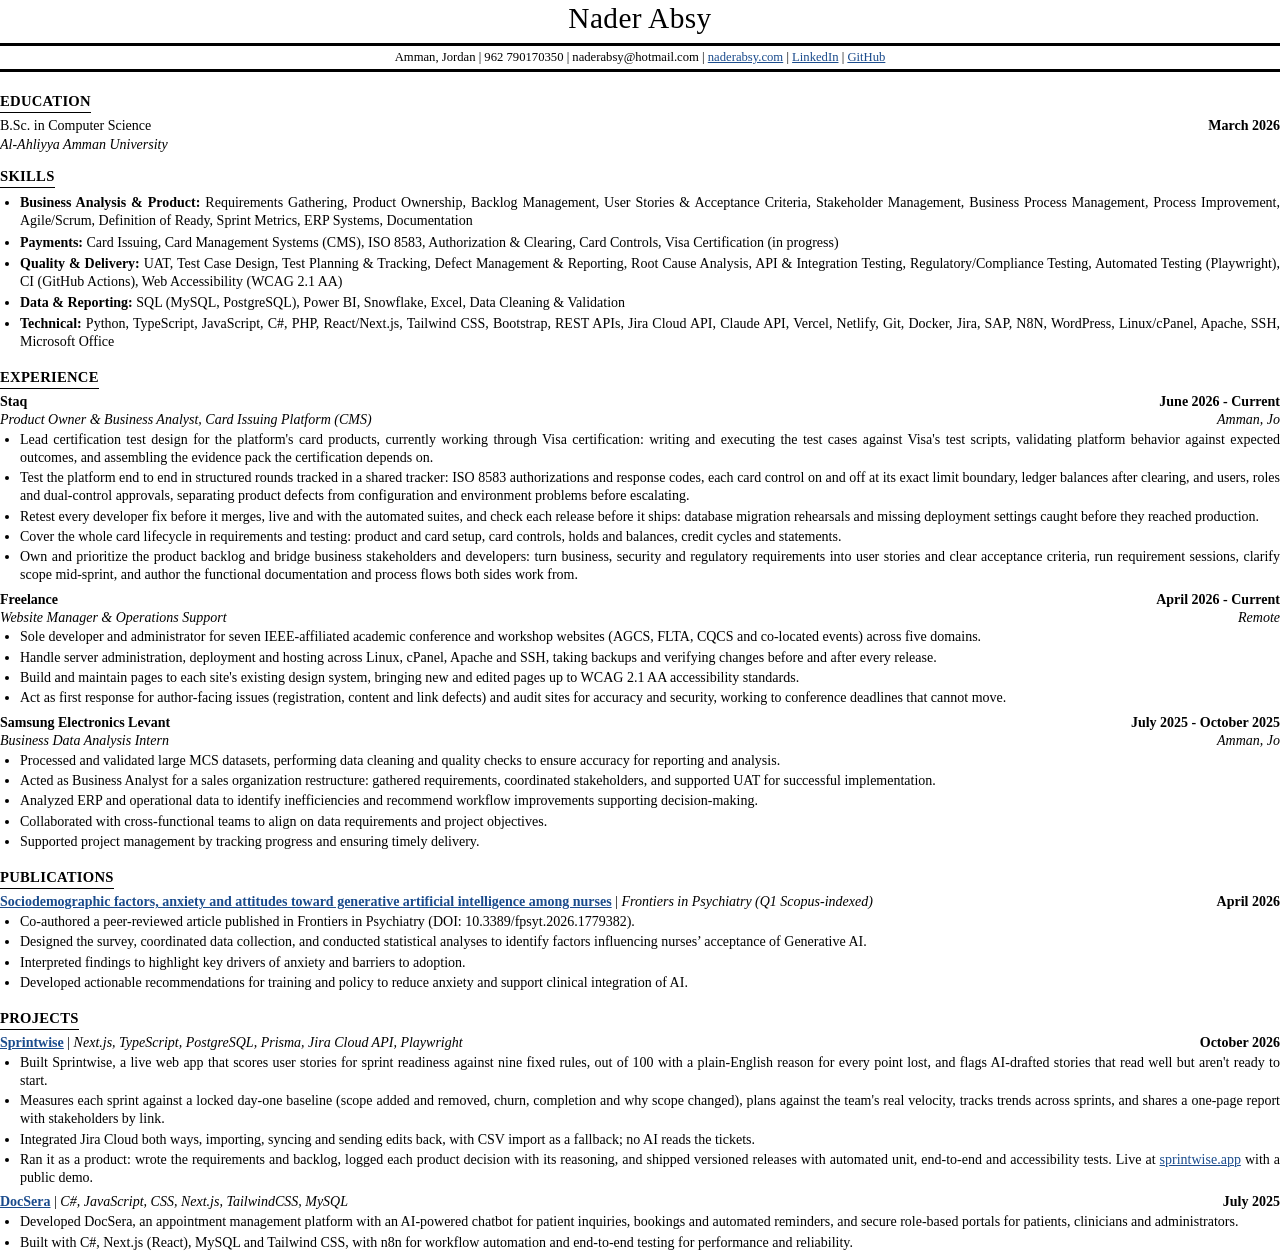
==== commit 43dca0f4: "B.Sc. and lead the site intro with Visa certification test design Co-Authored-By: Claude Sonnet 5.5 " ====
--- a/cv/resume.html
+++ b/cv/resume.html
@@ -44,7 +44,7 @@
 
 <h2>Education</h2>
 <div class="sec">
-  <div class="row edu-row"><span>B.S. in Computer Science</span><span class="date">March 2026</span></div>
+  <div class="row edu-row"><span>B.Sc. in Computer Science</span><span class="date">March 2026</span></div>
   <div><em>Al-Ahliyya Amman University</em></div>
 </div>
 
